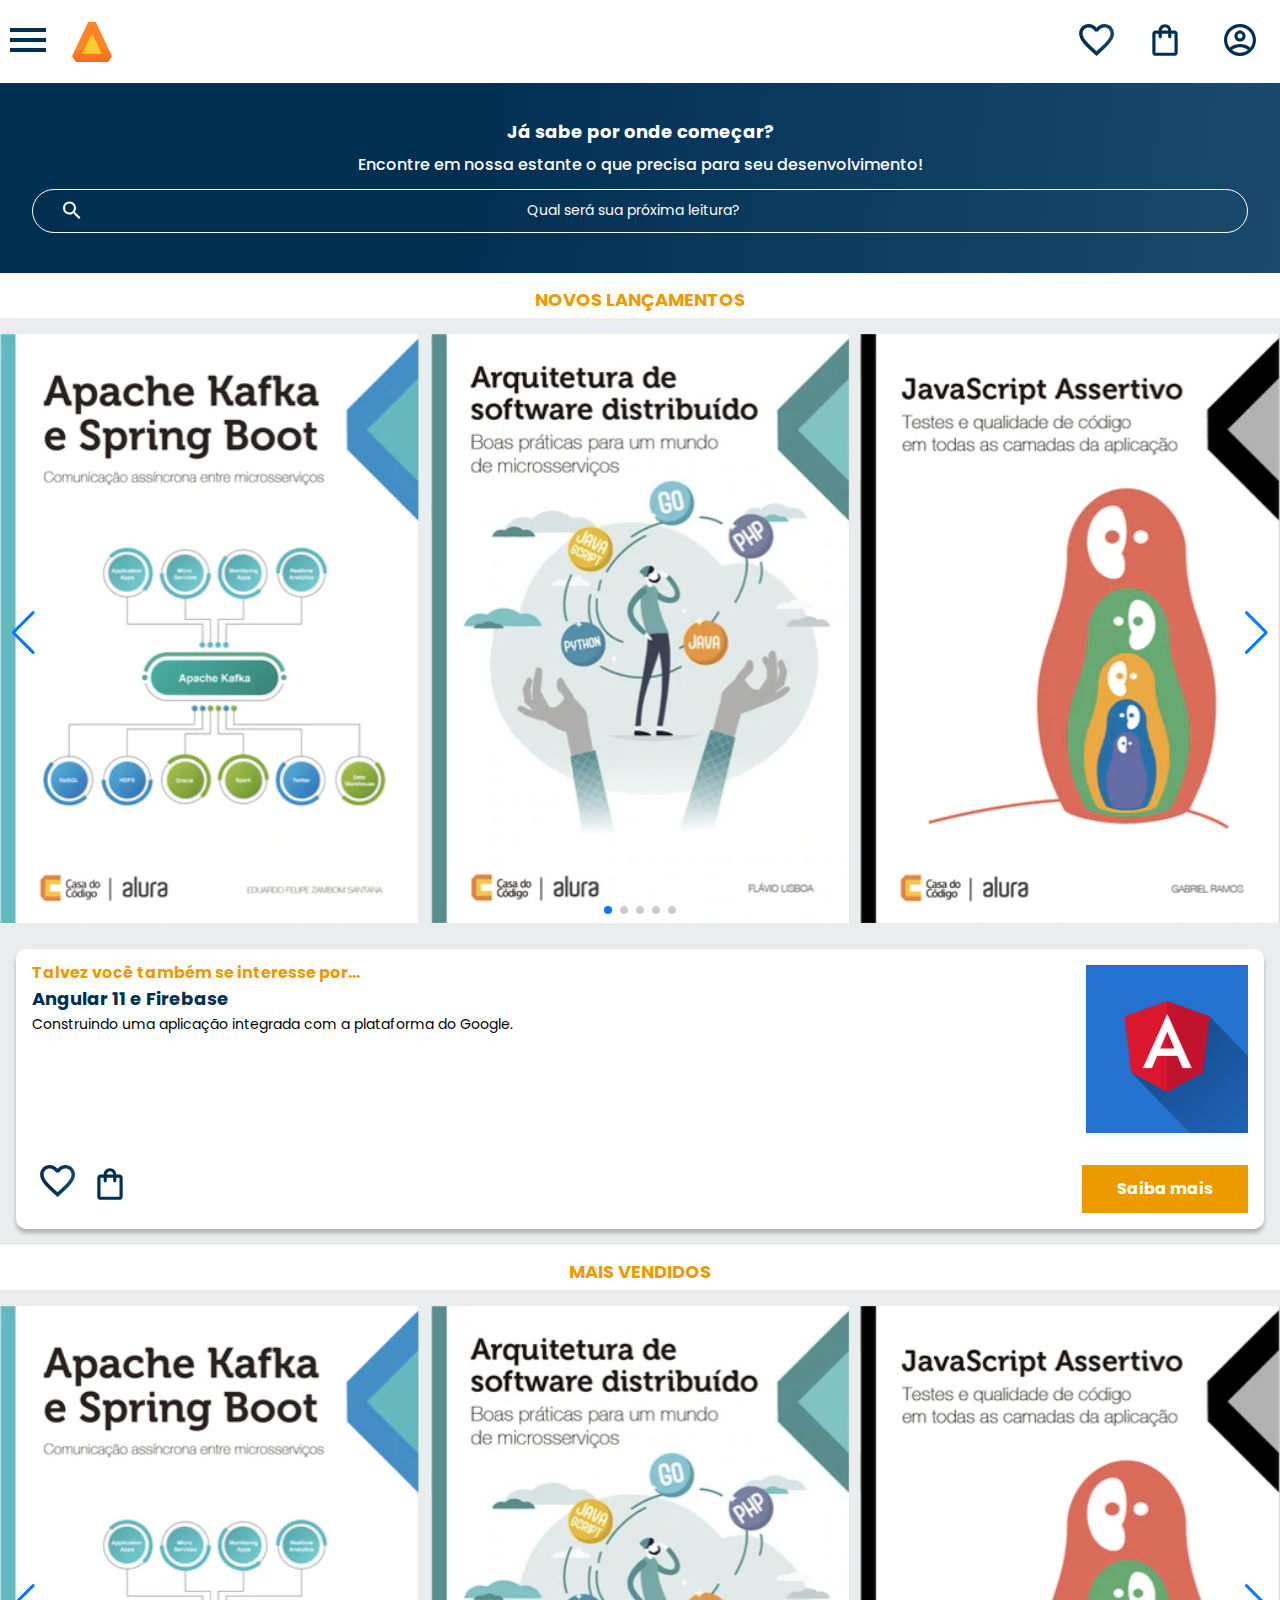
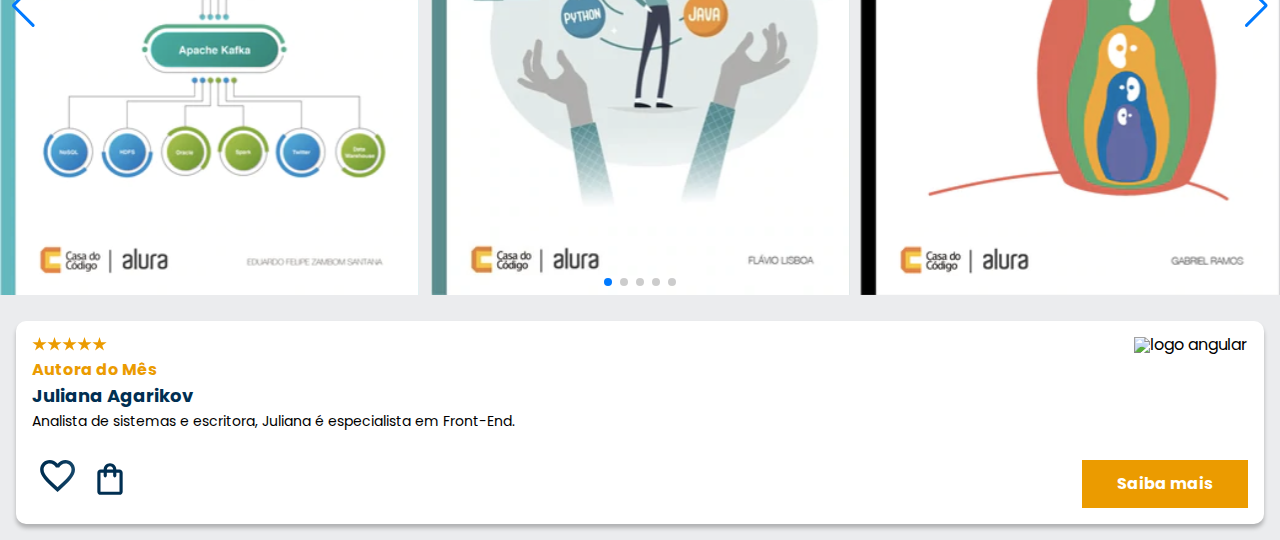
==== aluraBooks/index.html @ 0a881345 "atualizacao" ====
<!DOCTYPE html>
<html lang="pt-br">

<head>
    <meta charset="UTF-8">
    <meta name="viewport" content="width=device-width, initial-scale=1.0">
    <link rel="stylesheet" href="reset.css">
    <link rel="stylesheet" href="style.css">
    <link rel="stylesheet" href="https://cdn.jsdelivr.net/npm/swiper@11/swiper-bundle.min.css" />
    <title>AluraBooks</title>
</head>

<body>
    <header class="cabecalho">
        <div class="container">
            <input type="checkbox" class="container__botao" id="menu">
            <label for="menu">
                <span class="cabecalho__menu__hamburguer container__imagem"></span>
            </label>
            <ul class="lista__menu">
                <li class="lista__menu__titulo">Categorias</li>
                <li class="lista__menu__item">
                    <a href="#" class="lista__menu__link">Programação</a>
                </li>
                <li class="lista__menu__item">
                    <a href="#" class="lista__menu__link">Front-end</a>
                </li>
                <li class="lista__menu__item">
                    <a href="#" class="lista__menu__link">Infraestrutura</a>
                </li>
                <li class="lista__menu__item">
                    <a href="#" class="lista__menu__link">Business</a>
                </li>
                <li class="lista__menu__item">
                    <a href="#" class="lista__menu__link">Design & UX </a>
                </li>

            </ul>
            <img class="container__imagem" src="imagem/Logo.svg" alt="Logo da aluraBooks">
        </div>
        <div class="container">
            <a href="#"><img class="container__imagem" src="imagem/Favoritos.svg" alt="Favoritos"></a>
            <a href="#"><img class="container__imagem" src="imagem/Sacola.svg" alt="Compras"></a>
            <a href="#"><img class="container__imagem" src="imagem/Usuário.svg" alt="Usuário"></a>
        </div>
    </header>

    <section class="banner">
        <h2 class="banner__titulo">Já sabe por onde começar?</h2>
        <p class="banner__texto">Encontre em nossa estante o que precisa para seu desenvolvimento!</p>
        <input type="search" class="banner__pesquisa" placeholder="Qual será sua próxima leitura?">
    </section>

    <section class="carrossel">
        <h2 class="carrossel__titulo">Novos lançamentos</h2>
        <!-- Slider main container -->

        <div class="swiper">
            <div class="swiper-pagination"></div>

            <div class="swiper-wrapper">

                <div class="swiper-slide"><img src="imagem/ApacheKafka.svg" alt="Livro"></div>
                <div class="swiper-slide"><img src="imagem/Arquitetura.svg" alt="livro"></div>
                <div class="swiper-slide"><img src="imagem/Javascript.svg" alt="livro"></div>
                <div class="swiper-slide"><img src="imagem/ReactNative.svg" alt="livro"></div>
                <div class="swiper-slide"><img src="imagem/Nodejs.svg" alt="livro"></div>
                <div class="swiper-slide"><img src="imagem/Portugol.svg" alt="livro"></div>
                <div class="swiper-slide"><img src="imagem/Tuning.svg" alt="livro"></div>

            </div>

            <!-- If we need navigation buttons -->
            <div class="swiper-button-prev"></div>
            <div class="swiper-button-next"></div>
        </div>

        <div class="card">
            <!--Primeira linha -->
            <div class="card__descricao">
                <!--Primeira coluna-->
                <div class="descricao">
                    <h3 class="descricao__titulo">Talvez você também se interesse por...</h3>
                    <h2 class="descricao__titulo-livro">Angular 11 e Firebase</h2>
                    <p class="descricao__texto">Construindo uma aplicação integrada com a plataforma do Google.</p>
                </div>
                <!--Segunda coluna-->
                <img src="imagem/angular.svg" alt="logo angular">

            </div>
            <!--segunda linha -->
            <div class="card__botoes">
                <!--primeiro coluna-->
                <ul class="botoes">
                    <li class="botoes__item"><img src="imagem/Favoritos.svg" alt="Favoritar livros"></li>
                    <li class="botoes__item"><img src="imagem/Sacola.svg" alt="Adiconar carro de compras "></li>
                </ul>
                <!--segunda coluna-->
                <a class="botoes__link" href="#">Saiba mais</a>
            </div>
        
        </div>
    </section>

    <section class="carrossel">
        <h2 class="carrossel__titulo">Mais Vendidos</h2>
        <!-- Slider main container -->

        <div class="swiper">
            <div class="swiper-pagination"></div>

            <div class="swiper-wrapper">

                <div class="swiper-slide"><img src="imagem/ApacheKafka.svg" alt="Livro"></div>
                <div class="swiper-slide"><img src="imagem/Arquitetura.svg" alt="livro"></div>
                <div class="swiper-slide"><img src="imagem/Javascript.svg" alt="livro"></div>
                <div class="swiper-slide"><img src="imagem/ReactNative.svg" alt="livro"></div>
                <div class="swiper-slide"><img src="imagem/Nodejs.svg" alt="livro"></div>
                <div class="swiper-slide"><img src="imagem/Portugol.svg" alt="livro"></div>
                <div class="swiper-slide"><img src="imagem/Tuning.svg" alt="livro"></div>

            </div>

            <!-- If we need navigation buttons -->
            <div class="swiper-button-prev"></div>
            <div class="swiper-button-next"></div>
        </div>

        <div class="card">
            <!--Primeira linha -->
            <div class="card__descricao">
                <!--Primeira coluna-->
                <div class="descricao">
                    <ul class="descicao__imagem">
                        <li><img class="descricao__imagem-item" src="imagem/estrela.svg" alt="Estrela"></li>
                        <li><img class="descricao__imagem-item" src="imagem/estrela.svg" alt="Estrela"></li>
                        <li><img class="descricao__imagem-item" src="imagem/estrela.svg" alt="Estrela"></li>
                        <li><img class="descricao__imagem-item" src="imagem/estrela.svg" alt="Estrela"></li>
                        <li><img class="descricao__imagem-item" src="imagem/estrela.svg" alt="Estrela"></li>
                    </ul>
                    <h3 class="descricao__titulo ">Autora do Mês</h3>
                    <h2 class="descricao__titulo-livro">Juliana Agarikov</h2>
                    <p class="descricao__texto">Analista de sistemas e escritora, Juliana é especialista em Front-End. </p>
                </div>
                <!--Segunda coluna-->
                <img src="imagem/foto.svg" alt="logo angular">

            </div>
            <!--segunda linha -->
            <div class="card__botoes">
                <!--primeiro coluna-->
                <ul class="botoes">
                    <li class="botoes__item"><img src="imagem/Favoritos.svg" alt="Favoritar livros"></li>
                    <li class="botoes__item"><img src="imagem/Sacola.svg" alt="Adiconar carro de compras "></li>
                </ul>
                <!--segunda coluna-->
                <a class="botoes__link" href="#">Saiba mais</a>
            </div>
        
        </div>
    </section>




    <script src="https://cdn.jsdelivr.net/npm/swiper@11/swiper-bundle.min.js"></script>
    <script>
        const swiper = new Swiper('.swiper', {
            slidesPerView: 3,
            spaceBetween: 10,
            autoplay: {
                delay: 3000,
            },
            pagination: {
                el: '.swiper-pagination',
                type: 'bullets',
            },
        });
    </script>

</body>

</html>
---- aluraBooks/style.css ----
@import url("styles/header.css");
@import url("styles/banner.css");
@import url("styles/carrossel.css");
@import url('https://fonts.googleapis.com/css2?family=Poppins:wght@300;400;500;700&display=swap');

:root{
    --cor-de-fundo:#EBECEE;
    --branco:#FFFFFF;
    --laranja:#EB9B00;
    --azul-degrade: linear-gradient(97.54deg, #002F52 35.49%, #326589 165.37%);
    --font-principal:"Poppins", sans-serif;
    --azul:#002F52;
}

body{
    background-color: var(--cor-de-fundo);
    font-family: var(--font-principal);
    font-size: 1em;
    font-weight: 400;
}
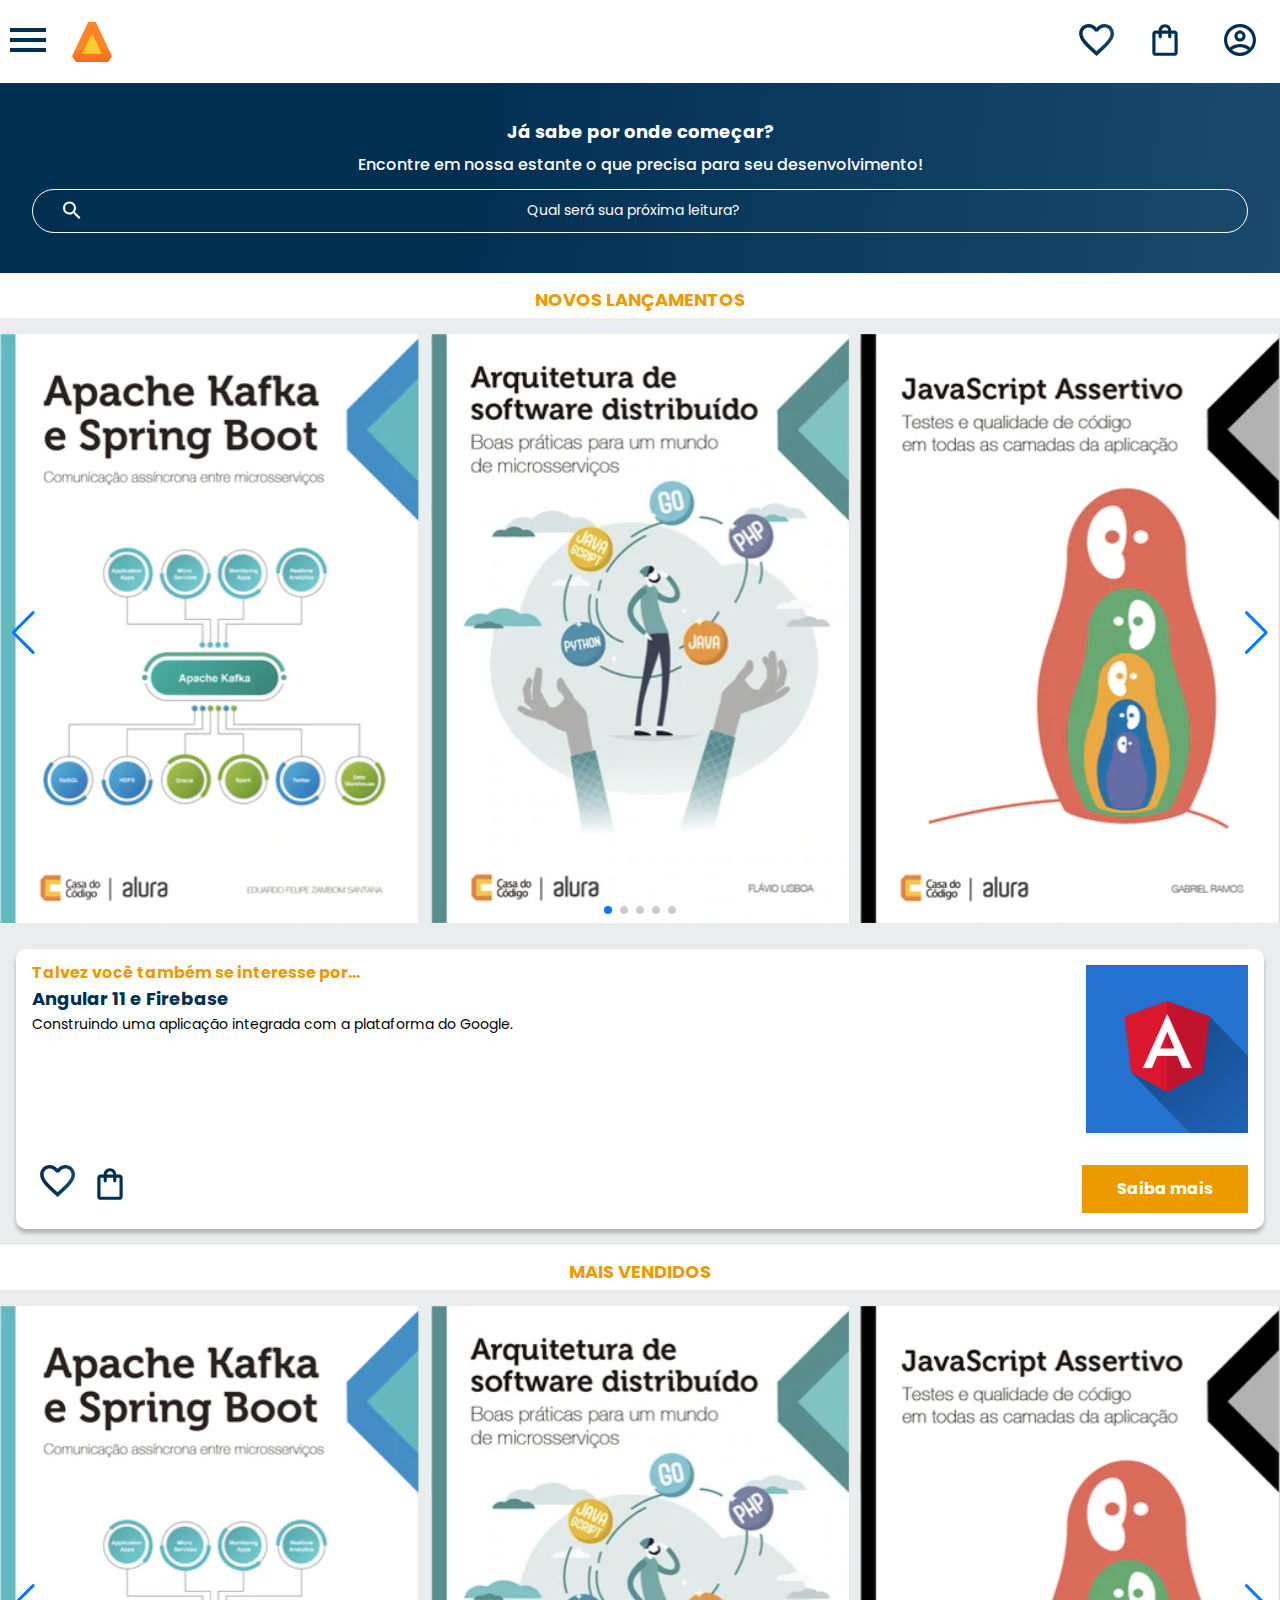
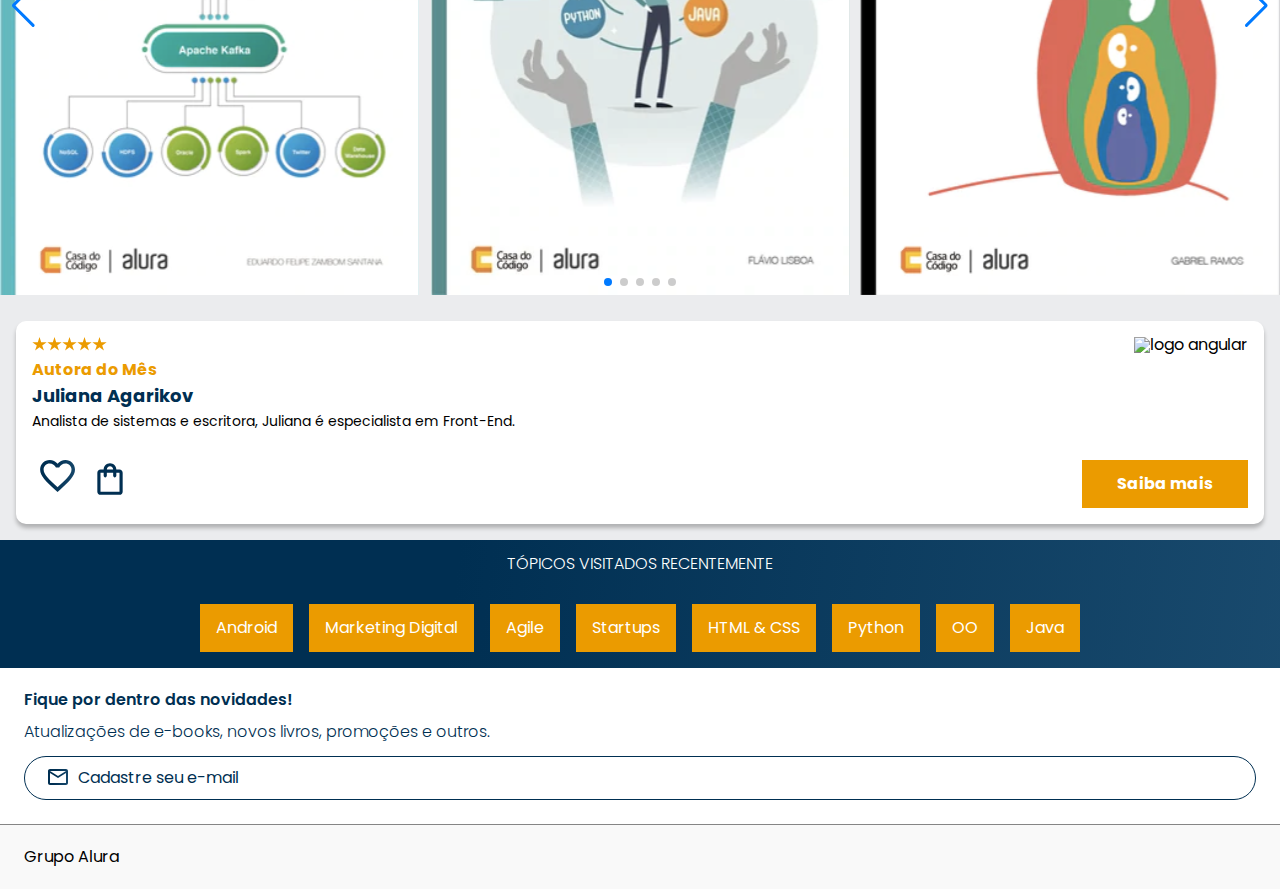
==== commit 357ee627: "atualizacao" ====
--- a/aluraBooks/index.html
+++ b/aluraBooks/index.html
@@ -98,7 +98,7 @@
                 <!--segunda coluna-->
                 <a class="botoes__link" href="#">Saiba mais</a>
             </div>
-        
+
         </div>
     </section>
 
@@ -140,7 +140,8 @@
                     </ul>
                     <h3 class="descricao__titulo ">Autora do Mês</h3>
                     <h2 class="descricao__titulo-livro">Juliana Agarikov</h2>
-                    <p class="descricao__texto">Analista de sistemas e escritora, Juliana é especialista em Front-End. </p>
+                    <p class="descricao__texto">Analista de sistemas e escritora, Juliana é especialista em Front-End.
+                    </p>
                 </div>
                 <!--Segunda coluna-->
                 <img src="imagem/foto.svg" alt="logo angular">
@@ -156,8 +157,32 @@
                 <!--segunda coluna-->
                 <a class="botoes__link" href="#">Saiba mais</a>
             </div>
-        
-        </div>
+
+        </div>
+    </section>
+
+    <section class="container__links">
+        <h2 class="container__links__titulo">Tópicos visitados recentemente</h2>
+        <div class="container_link">
+            <a class="container__link__item" href="#">Android</a>
+            <a class="container__link__item" href="#">Marketing Digital</a>
+            <a class="container__link__item" href="#">Agile</a>
+            <a class="container__link__item" href="#">Startups</a>
+            <a class="container__link__item" href="#">HTML & CSS</a>
+            <a class="container__link__item" href="#">Python</a>
+            <a class="container__link__item" href="#">OO</a>
+            <a class="container__link__item" href="#">Java</a>
+        </div>
+    </section>
+
+    <section class="rodape">
+        <h2 class="rodape__titulo">Fique por dentro das novidades!</h2>
+        <p class="rodape__texto">Atualizações de e-books, novos livros, promoções e outros.</p>
+        <input type="search" class="rodape__pesquisa" placeholder="Cadastre seu e-mail">
+    </section>
+
+    <section class="rodape__final">
+        <h3 class="rodape__titulo__final">Grupo Alura</h3>
     </section>
 
 
--- a/aluraBooks/style.css
+++ b/aluraBooks/style.css
@@ -1,6 +1,8 @@
 @import url("styles/header.css");
 @import url("styles/banner.css");
 @import url("styles/carrossel.css");
+@import url("styles/links.css");
+@import url("styles/rodape.css");
 @import url('https://fonts.googleapis.com/css2?family=Poppins:wght@300;400;500;700&display=swap');
 
 :root{
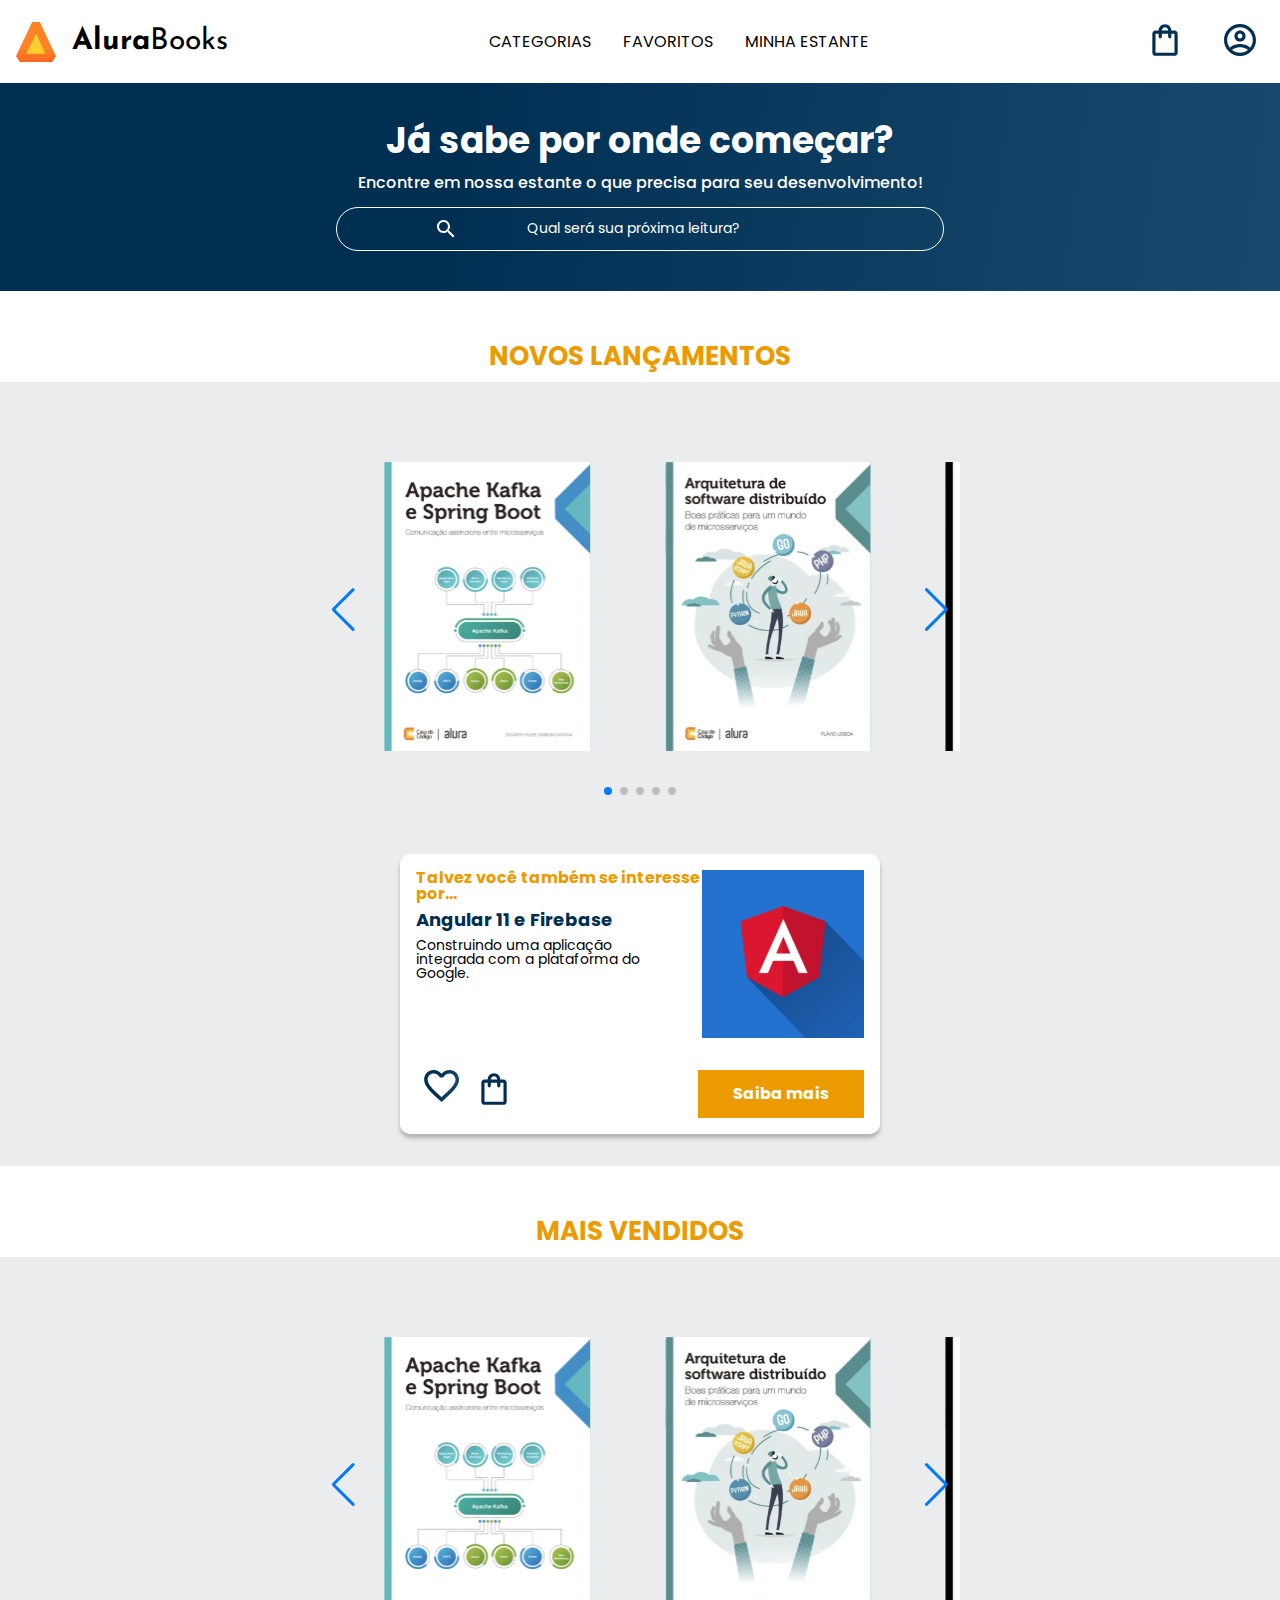
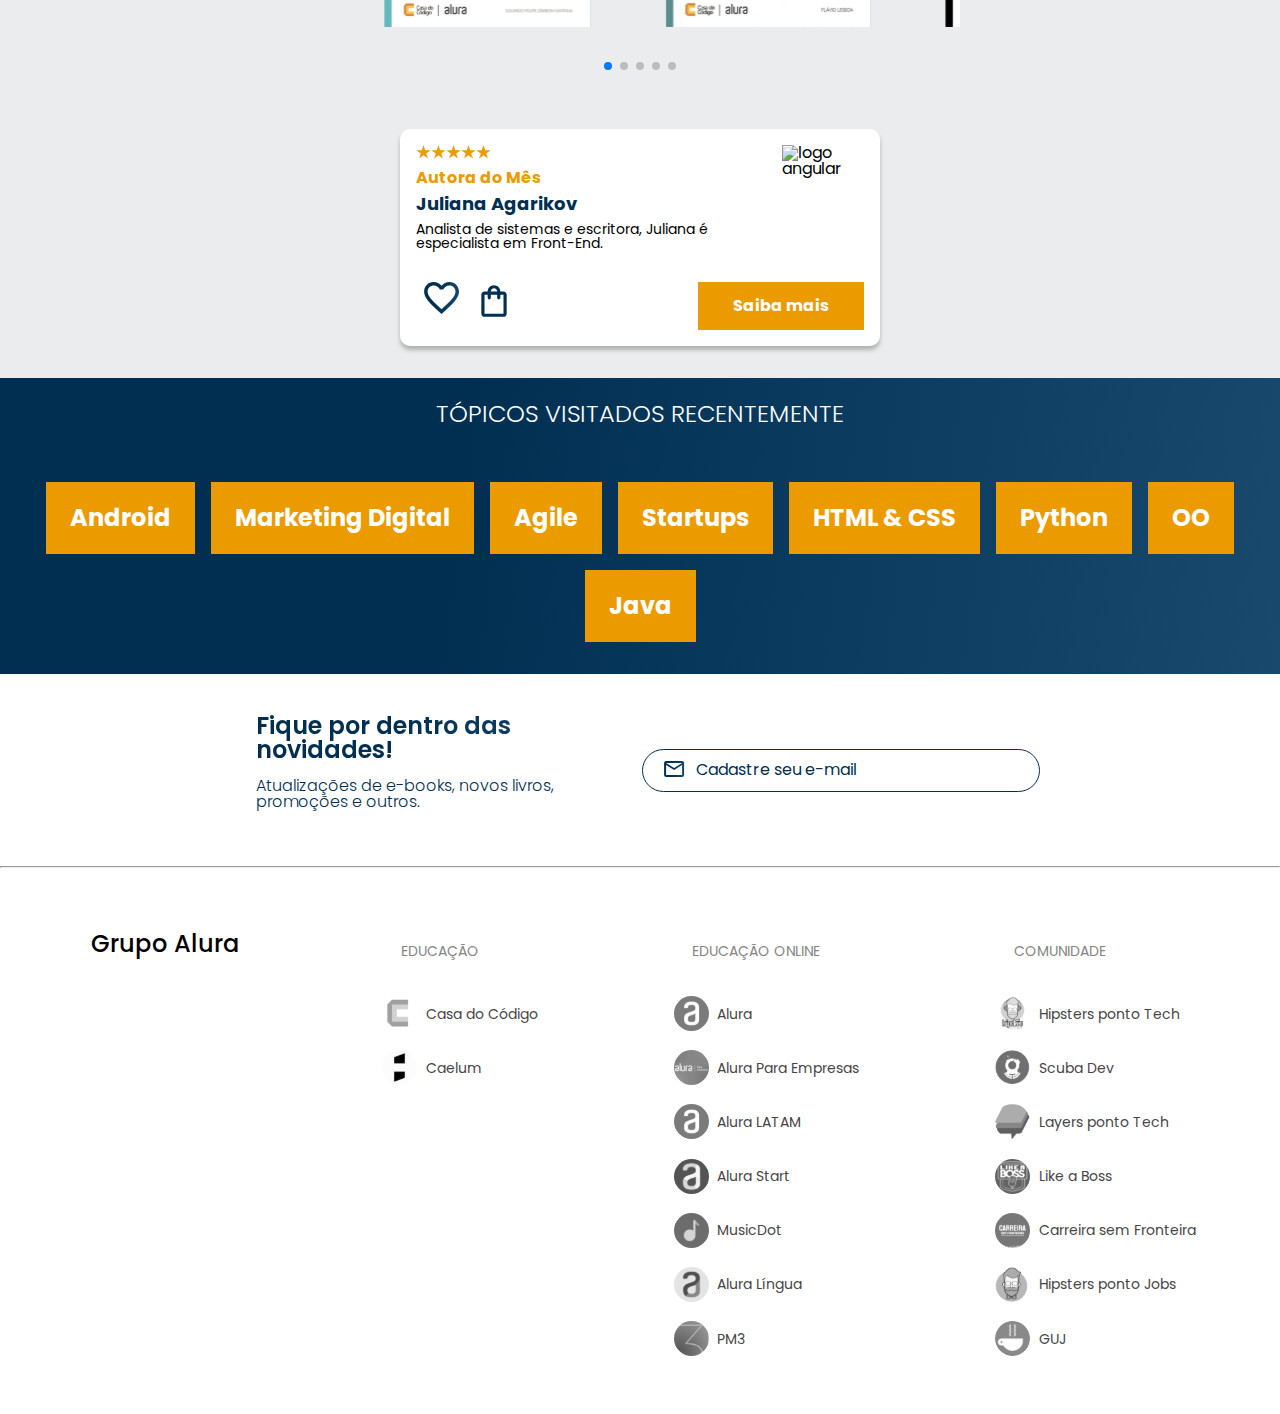
==== commit d858122a: "projeto pronto" ====
--- a/aluraBooks/index.html
+++ b/aluraBooks/index.html
@@ -14,7 +14,7 @@
     <header class="cabecalho">
         <div class="container">
             <input type="checkbox" class="container__botao" id="menu">
-            <label for="menu">
+            <label for="menu" class="container__rotulo">
                 <span class="cabecalho__menu__hamburguer container__imagem"></span>
             </label>
             <ul class="lista__menu">
@@ -37,11 +37,48 @@
 
             </ul>
             <img class="container__imagem" src="imagem/Logo.svg" alt="Logo da aluraBooks">
-        </div>
+            <h1 class="container__titulo"><b class="container__titulo--negrito">Alura</b>Books</h1>
+        </div>
+
+        <ul class="opcoes">
+            <input type="checkbox" id="opcoes-menu" class="opcoes__botao">
+            <label for="opcoes-menu" class="opcoes__rotulo">
+                <li class="opcoes__item">Categorias</li>
+            </label>
+            <ul class="lista__menu">
+                <li class="lista__menu__item">
+                    <a href="#" class="lista__menu__link">Programação</a>
+                </li>
+                <li class="lista__menu__item">
+                    <a href="#" class="lista__menu__link">Front-end</a>
+                </li>
+                <li class="lista__menu__item">
+                    <a href="#" class="lista__menu__link">Infraestrutura</a>
+                </li>
+                <li class="lista__menu__item">
+                    <a href="#" class="lista__menu__link">Business</a>
+                </li>
+                <li class="lista__menu__item">
+                    <a href="#" class="lista__menu__link">Design & UX </a>
+                </li>
+
+            </ul>
+
+            <li class="opcoes__item"><a href="#" class="opcoes__link">Favoritos</a></li>
+            <li class="opcoes__item"><a href="#" class="opcoes__link">Minha Estante</a></li>
+        </ul>
+
         <div class="container">
-            <a href="#"><img class="container__imagem" src="imagem/Favoritos.svg" alt="Favoritos"></a>
-            <a href="#"><img class="container__imagem" src="imagem/Sacola.svg" alt="Compras"></a>
-            <a href="#"><img class="container__imagem" src="imagem/Usuário.svg" alt="Usuário"></a>
+            <a href="#"><img class="container__imagem container__imagem-trasparente" src="imagem/Favoritos.svg"
+                    alt="Favoritos"></a>
+            <a href="#" class="container__link">
+                <img class="container__imagem" src="imagem/Sacola.svg" alt="Compras">
+                <p class="container__texto">Minha Sacola</p>
+            </a>
+            <a href="#" class="container__link">
+                <img class="container__imagem" src="imagem/Usuário.svg" alt="Usuário">
+                <p class="container__texto">Meu Perfil</p>
+            </a>
         </div>
     </header>
 
@@ -55,50 +92,52 @@
         <h2 class="carrossel__titulo">Novos lançamentos</h2>
         <!-- Slider main container -->
 
-        <div class="swiper">
-            <div class="swiper-pagination"></div>
-
-            <div class="swiper-wrapper">
-
-                <div class="swiper-slide"><img src="imagem/ApacheKafka.svg" alt="Livro"></div>
-                <div class="swiper-slide"><img src="imagem/Arquitetura.svg" alt="livro"></div>
-                <div class="swiper-slide"><img src="imagem/Javascript.svg" alt="livro"></div>
-                <div class="swiper-slide"><img src="imagem/ReactNative.svg" alt="livro"></div>
-                <div class="swiper-slide"><img src="imagem/Nodejs.svg" alt="livro"></div>
-                <div class="swiper-slide"><img src="imagem/Portugol.svg" alt="livro"></div>
-                <div class="swiper-slide"><img src="imagem/Tuning.svg" alt="livro"></div>
-
+        <div class="card__carrossel">
+            <div class="swiper">
+                <div class="swiper-pagination"></div>
+
+                <div class="swiper-wrapper">
+
+                    <div class="swiper-slide"><img src="imagem/ApacheKafka.svg" alt="Livro"></div>
+                    <div class="swiper-slide"><img src="imagem/Arquitetura.svg" alt="livro"></div>
+                    <div class="swiper-slide"><img src="imagem/Javascript.svg" alt="livro"></div>
+                    <div class="swiper-slide"><img src="imagem/ReactNative.svg" alt="livro"></div>
+                    <div class="swiper-slide"><img src="imagem/Nodejs.svg" alt="livro"></div>
+                    <div class="swiper-slide"><img src="imagem/Portugol.svg" alt="livro"></div>
+                    <div class="swiper-slide"><img src="imagem/Tuning.svg" alt="livro"></div>
+
+                </div>
+
+                <!-- If we need navigation buttons -->
+                <div class="swiper-button-prev"></div>
+                <div class="swiper-button-next"></div>
             </div>
 
-            <!-- If we need navigation buttons -->
-            <div class="swiper-button-prev"></div>
-            <div class="swiper-button-next"></div>
-        </div>
-
-        <div class="card">
-            <!--Primeira linha -->
-            <div class="card__descricao">
-                <!--Primeira coluna-->
-                <div class="descricao">
-                    <h3 class="descricao__titulo">Talvez você também se interesse por...</h3>
-                    <h2 class="descricao__titulo-livro">Angular 11 e Firebase</h2>
-                    <p class="descricao__texto">Construindo uma aplicação integrada com a plataforma do Google.</p>
-                </div>
-                <!--Segunda coluna-->
-                <img src="imagem/angular.svg" alt="logo angular">
+            <div class="card">
+                <!--Primeira linha -->
+                <div class="card__descricao">
+                    <!--Primeira coluna-->
+                    <div class="descricao">
+                        <h3 class="descricao__titulo">Talvez você também se interesse por...</h3>
+                        <h2 class="descricao__titulo-livro">Angular 11 e Firebase</h2>
+                        <p class="descricao__texto">Construindo uma aplicação integrada com a plataforma do Google.</p>
+                    </div>
+                    <!--Segunda coluna-->
+                    <img src="imagem/angular.svg" alt="logo angular">
+
+                </div>
+                <!--segunda linha -->
+                <div class="card__botoes">
+                    <!--primeiro coluna-->
+                    <ul class="botoes">
+                        <li class="botoes__item"><img src="imagem/Favoritos.svg" alt="Favoritar livros"></li>
+                        <li class="botoes__item"><img src="imagem/Sacola.svg" alt="Adiconar carro de compras "></li>
+                    </ul>
+                    <!--segunda coluna-->
+                    <a class="botoes__link" href="#">Saiba mais</a>
+                </div>
 
             </div>
-            <!--segunda linha -->
-            <div class="card__botoes">
-                <!--primeiro coluna-->
-                <ul class="botoes">
-                    <li class="botoes__item"><img src="imagem/Favoritos.svg" alt="Favoritar livros"></li>
-                    <li class="botoes__item"><img src="imagem/Sacola.svg" alt="Adiconar carro de compras "></li>
-                </ul>
-                <!--segunda coluna-->
-                <a class="botoes__link" href="#">Saiba mais</a>
-            </div>
-
         </div>
     </section>
 
@@ -106,58 +145,61 @@
         <h2 class="carrossel__titulo">Mais Vendidos</h2>
         <!-- Slider main container -->
 
-        <div class="swiper">
-            <div class="swiper-pagination"></div>
-
-            <div class="swiper-wrapper">
-
-                <div class="swiper-slide"><img src="imagem/ApacheKafka.svg" alt="Livro"></div>
-                <div class="swiper-slide"><img src="imagem/Arquitetura.svg" alt="livro"></div>
-                <div class="swiper-slide"><img src="imagem/Javascript.svg" alt="livro"></div>
-                <div class="swiper-slide"><img src="imagem/ReactNative.svg" alt="livro"></div>
-                <div class="swiper-slide"><img src="imagem/Nodejs.svg" alt="livro"></div>
-                <div class="swiper-slide"><img src="imagem/Portugol.svg" alt="livro"></div>
-                <div class="swiper-slide"><img src="imagem/Tuning.svg" alt="livro"></div>
-
+        <div class="card__carrossel">
+            <div class="swiper">
+                <div class="swiper-pagination"></div>
+
+                <div class="swiper-wrapper">
+                    <div class="swiper-slide"><img src="imagem/ApacheKafka.svg" alt="Livro"></div>
+                    <div class="swiper-slide"><img src="imagem/Arquitetura.svg" alt="livro"></div>
+                    <div class="swiper-slide"><img src="imagem/Javascript.svg" alt="livro"></div>
+                    <div class="swiper-slide"><img src="imagem/ReactNative.svg" alt="livro"></div>
+                    <div class="swiper-slide"><img src="imagem/Nodejs.svg" alt="livro"></div>
+                    <div class="swiper-slide"><img src="imagem/Portugol.svg" alt="livro"></div>
+                    <div class="swiper-slide"><img src="imagem/Tuning.svg" alt="livro"></div>
+
+                </div>
+
+                <!-- If we need navigation buttons -->
+                <div class="swiper-button-prev"></div>
+                <div class="swiper-button-next"></div>
             </div>
 
-            <!-- If we need navigation buttons -->
-            <div class="swiper-button-prev"></div>
-            <div class="swiper-button-next"></div>
-        </div>
-
-        <div class="card">
-            <!--Primeira linha -->
-            <div class="card__descricao">
-                <!--Primeira coluna-->
-                <div class="descricao">
-                    <ul class="descicao__imagem">
-                        <li><img class="descricao__imagem-item" src="imagem/estrela.svg" alt="Estrela"></li>
-                        <li><img class="descricao__imagem-item" src="imagem/estrela.svg" alt="Estrela"></li>
-                        <li><img class="descricao__imagem-item" src="imagem/estrela.svg" alt="Estrela"></li>
-                        <li><img class="descricao__imagem-item" src="imagem/estrela.svg" alt="Estrela"></li>
-                        <li><img class="descricao__imagem-item" src="imagem/estrela.svg" alt="Estrela"></li>
+            <div class="card">
+                <!--Primeira linha -->
+                <div class="card__descricao">
+                    <!--Primeira coluna-->
+                    <div class="descricao">
+                        <ul class="descicao__imagem">
+                            <li><img class="descricao__imagem-item" src="imagem/estrela.svg" alt="Estrela"></li>
+                            <li><img class="descricao__imagem-item" src="imagem/estrela.svg" alt="Estrela"></li>
+                            <li><img class="descricao__imagem-item" src="imagem/estrela.svg" alt="Estrela"></li>
+                            <li><img class="descricao__imagem-item" src="imagem/estrela.svg" alt="Estrela"></li>
+                            <li><img class="descricao__imagem-item" src="imagem/estrela.svg" alt="Estrela"></li>
+                        </ul>
+                        <h3 class="descricao__titulo ">Autora do Mês</h3>
+                        <h2 class="descricao__titulo-livro">Juliana Agarikov</h2>
+                        <p class="descricao__texto">Analista de sistemas e escritora, Juliana é especialista em
+                            Front-End.
+                        </p>
+                    </div>
+                    <!--Segunda coluna-->
+                    <img src="imagem/foto.svg" alt="logo angular">
+
+                </div>
+
+                <!--segunda linha -->
+                <div class="card__botoes">
+                    <!--primeiro coluna-->
+                    <ul class="botoes">
+                        <li class="botoes__item"><img src="imagem/Favoritos.svg" alt="Favoritar livros"></li>
+                        <li class="botoes__item"><img src="imagem/Sacola.svg" alt="Adiconar carro de compras "></li>
                     </ul>
-                    <h3 class="descricao__titulo ">Autora do Mês</h3>
-                    <h2 class="descricao__titulo-livro">Juliana Agarikov</h2>
-                    <p class="descricao__texto">Analista de sistemas e escritora, Juliana é especialista em Front-End.
-                    </p>
-                </div>
-                <!--Segunda coluna-->
-                <img src="imagem/foto.svg" alt="logo angular">
+                    <!--segunda coluna-->
+                    <a class="botoes__link" href="#">Saiba mais</a>
+                </div>
 
             </div>
-            <!--segunda linha -->
-            <div class="card__botoes">
-                <!--primeiro coluna-->
-                <ul class="botoes">
-                    <li class="botoes__item"><img src="imagem/Favoritos.svg" alt="Favoritar livros"></li>
-                    <li class="botoes__item"><img src="imagem/Sacola.svg" alt="Adiconar carro de compras "></li>
-                </ul>
-                <!--segunda coluna-->
-                <a class="botoes__link" href="#">Saiba mais</a>
-            </div>
-
         </div>
     </section>
 
@@ -176,14 +218,92 @@
     </section>
 
     <section class="rodape">
-        <h2 class="rodape__titulo">Fique por dentro das novidades!</h2>
-        <p class="rodape__texto">Atualizações de e-books, novos livros, promoções e outros.</p>
-        <input type="search" class="rodape__pesquisa" placeholder="Cadastre seu e-mail">
-    </section>
-
-    <section class="rodape__final">
-        <h3 class="rodape__titulo__final">Grupo Alura</h3>
-    </section>
+        <div class="rodape__descicao">
+            <h2 class="rodape__titulo">Fique por dentro das novidades!</h2>
+            <p class="rodape__texto">Atualizações de e-books, novos livros, promoções e outros.</p>
+        </div>
+        <input type="email" class="rodape__pesquisa" placeholder="Cadastre seu e-mail">
+    </section>
+
+    <hr>
+
+    <footer class="rodape__final">
+        <h2 class="rodape__titulo__final lista__rodape-titulo">Grupo Alura</h2>
+        <ul class="lista_rodape">
+            <li class="lista__rodape-titulo">EDUCAÇÃO </li>
+            <li class="lita__rodape-item">
+                <img src="imagem/CasaDoCodigo.svg" alt="Logo da casa do codigo">
+                <a href="#" class="lista__rodape-link">Casa do Código</a>
+            </li>
+            <li class="lita__rodape-item">
+                <img src="imagem/Caelum.svg" alt="Logo caelum">
+                <a href="#" class="lista__rodape-link">Caelum</a>
+            </li>
+        </ul>
+        <ul class="lista_rodape">
+            <li class="lista__rodape-titulo">EDUCAÇÃO ONLINE</li>
+            <li class="lita__rodape-item">
+                <img src="imagem/Alura.svg" alt="Logo Alura">
+                <a href="#" class="lista__rodape-link">Alura</a>
+            </li>
+            <li class="lita__rodape-item">
+                <img src="imagem/AluraEmpresas.svg" alt="Logo Alura empresas">
+                <a href="#" class="lista__rodape-link">Alura Para Empresas</a>
+            </li>
+            <li class="lita__rodape-item">
+                <img src="imagem/AluraLATAM.svg" alt="Logo Alura Latam">
+                <a href="#" class="lista__rodape-link">Alura LATAM</a>
+            </li>
+            <li class="lita__rodape-item">
+                <img src="imagem/AluraStart.svg" alt="Logo Alura Start">
+                <a href="#" class="lista__rodape-link">Alura Start</a>
+            </li>
+            <li class="lita__rodape-item">
+                <img src="imagem/MusicDot.svg" alt="Logo MusicDot">
+                <a href="#" class="lista__rodape-link">MusicDot</a>
+            </li>
+            <li class="lita__rodape-item">
+                <img src="imagem/AluraLingua.svg" alt="Logo Alura lingua">
+                <a href="#" class="lista__rodape-link">Alura Língua</a>
+            </li>
+            <li class="lita__rodape-item">
+                <img src="imagem/PM3.svg" alt="Logo PM3">
+                <a href="#" class="lista__rodape-link">PM3</a>
+            </li>
+        </ul>
+
+        <ul class="lista_rodape">
+            <li class="lista__rodape-titulo">COMUNIDADE</li>
+            <li class="lita__rodape-item">
+                <img src="imagem/HipstersTech.svg" alt="Logo hipsters Tech">
+                <a href="#" class="lista__rodape-link">Hipsters ponto Tech</a>
+            </li>
+            <li class="lita__rodape-item">
+                <img src="imagem/ScubaDev.svg" alt="Logo ScubaDev">
+                <a href="#" class="lista__rodape-link">Scuba Dev</a>
+            </li>
+            <li class="lita__rodape-item">
+                <img src="imagem/LayersTech.svg" alt="Logo LayersTech">
+                <a href="#" class="lista__rodape-link">Layers ponto Tech</a>
+            </li>
+            <li class="lita__rodape-item">
+                <img src="imagem/LikeABoss.svg" alt="Logo Like a Boss">
+                <a href="#" class="lista__rodape-link">Like a Boss</a>
+            </li>
+            <li class="lita__rodape-item">
+                <img src="imagem/CarreiraSemFronteira.svg" alt="Logo Carreiras sem Fronteiras">
+                <a href="#" class="lista__rodape-link">Carreira sem Fronteira</a>
+            </li>
+            <li class="lita__rodape-item">
+                <img src="imagem/HipstersJobs.svg" alt="Logo Hips ters Jobs">
+                <a href="#" class="lista__rodape-link">Hipsters ponto Jobs</a>
+            </li>
+            <li class="lita__rodape-item">
+                <img src="imagem/GUJ.svg" alt="Logo GUj">
+                <a href="#" class="lista__rodape-link">GUJ</a>
+            </li>
+        </ul>
+    </footer>
 
 
 
@@ -193,13 +313,14 @@
         const swiper = new Swiper('.swiper', {
             slidesPerView: 3,
             spaceBetween: 10,
-            autoplay: {
-                delay: 3000,
-            },
             pagination: {
                 el: '.swiper-pagination',
                 type: 'bullets',
             },
+            autoplay: {
+                delay: 3000,
+            },
+
         });
     </script>
 
--- a/aluraBooks/style.css
+++ b/aluraBooks/style.css
@@ -4,6 +4,7 @@
 @import url("styles/links.css");
 @import url("styles/rodape.css");
 @import url('https://fonts.googleapis.com/css2?family=Poppins:wght@300;400;500;700&display=swap');
+@import url('https://fonts.googleapis.com/css2?family=Josefin+Sans:ital,wght@0,100..700;1,100..700&display=swap');
 
 :root{
     --cor-de-fundo:#EBECEE;
@@ -11,7 +12,11 @@
     --laranja:#EB9B00;
     --azul-degrade: linear-gradient(97.54deg, #002F52 35.49%, #326589 165.37%);
     --font-principal:"Poppins", sans-serif;
+    --font-secundaria:"Josefin Sans", sans-serif;
     --azul:#002F52;
+    --preto:#000000;
+    --cinza:#474646;
+    --cinza-titulo:#858585;
 }
 
 body{
@@ -21,3 +26,7 @@
     font-weight: 400;
 }
 
+hr{
+    margin: 0;
+    padding: 0;
+}
